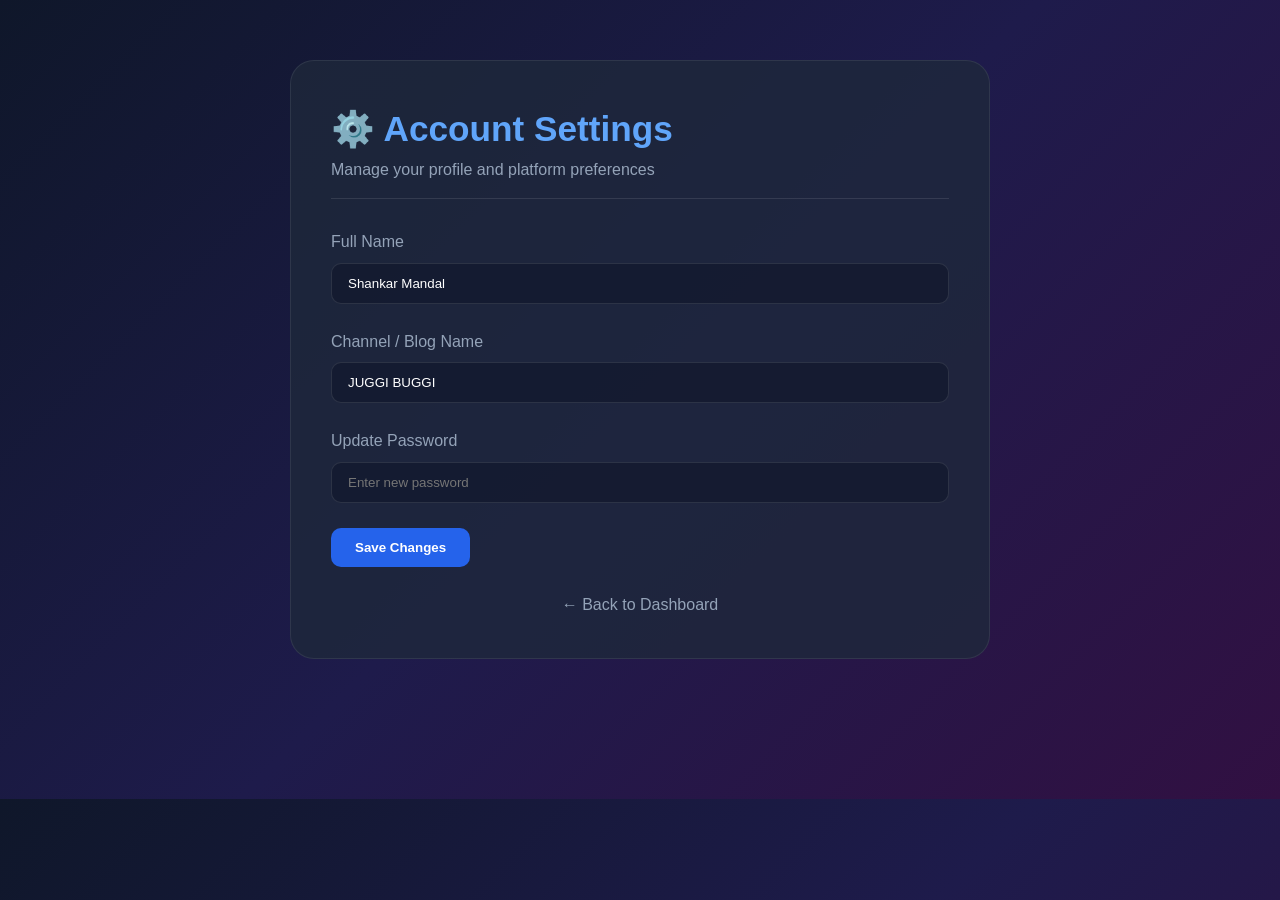
==== settings.html @ a664ddf8 "Add files via upload" ====
<!DOCTYPE html>
<html lang="en">
<head>
    <meta charset="UTF-8">
    <meta name="viewport" content="width=device-width, initial-scale=1.0">
    <title>Account Settings | JUGGI BUGGI</title>
    <link rel="stylesheet" href="style.css">
    <style>
        .settings-wrapper {
            max-width: 700px;
            margin: 60px auto;
            padding: 40px;
            background: rgba(30, 41, 59, 0.8);
            border: 1px solid rgba(255, 255, 255, 0.08);
            border-radius: 24px;
            color: #ffffff;
        }
        .settings-header {
            margin-bottom: 30px;
            border-bottom: 1px solid rgba(255, 255, 255, 0.1);
            padding-bottom: 15px;
        }
        .settings-header h1 {
            font-size: 2.2rem;
            font-weight: 700;
            color: #60a5fa;
        }
        .form-group {
            margin-bottom: 25px;
        }
        .form-group label {
            display: block;
            margin-bottom: 8px;
            color: #94a3b8;
            font-weight: 500;
        }
        .form-group input {
            width: 100%;
            padding: 12px 16px;
            background: rgba(15, 23, 42, 0.6);
            border: 1px solid rgba(255, 255, 255, 0.1);
            border-radius: 10px;
            color: white;
            outline: none;
        }
        .form-group input:focus {
            border-color: #60a5fa;
        }
        .btn-save {
            padding: 12px 24px;
            background: #2563eb;
            color: white;
            border: none;
            border-radius: 10px;
            cursor: pointer;
            font-weight: 600;
        }
        .btn-save:hover {
            background: #1d4ed8;
        }
    </style>
</head>
<body>
    <div class="settings-wrapper">
        <div class="settings-header">
            <h1>⚙️ Account Settings</h1>
            <p style="color: #94a3b8;">Manage your profile and platform preferences</p>
        </div>
        
        <form onsubmit="event.preventDefault(); alert('Settings Saved Successfully!');">
            <div class="form-group">
                <label>Full Name</label>
                <input type="text" value="Shankar Mandal">
            </div>
            <div class="form-group">
                <label>Channel / Blog Name</label>
                <input type="text" value="JUGGI BUGGI">
            </div>
            <div class="form-group">
                <label>Update Password</label>
                <input type="password" placeholder="Enter new password">
            </div>
            <button type="submit" class="btn-save">Save Changes</button>
        </form>
        <br>
        <center><a href="dashboard.html" style="color: #94a3b8; text-decoration: none;">← Back to Dashboard</a></center>
    </div>
</body>
</html>
---- style.css ----
/* 1. Base Styles and Reset */
* {
    margin: 0;
    padding: 0;
    box-sizing: border-box;
    font-family: 'Segoe UI', Tahoma, Geneva, Verdana, sans-serif;
}

body {
    background: linear-gradient(135deg, #0f172a 0%, #1e1b4b 50%, #311042 100%);
    background-color: #0f172a;
    color: #f8fafc; /* Text white ho jayega */
    line-height: 1.6;
    scroll-behavior: smooth;
    padding-bottom: 80px;
}
nav {
    background-color: #0f172a;
    padding: 1rem 2rem;
    display: flex;
    justify-content: center;
    gap: 2rem;
    box-shadow: 0 4px 6px -1px rgba(0, 0, 0, 0.1);
}

nav a {
    color: #94a3b8;
    text-decoration: none;
    font-size: 1rem;
    font-weight: 500;
    transition: color 0.3s ease;
}

nav a:hover {
    color: #38bdf8;
}

/* 3. Hero Section */
.hero {
    max-width: 800px;
    margin: 80px auto;
    text-align: center;
    padding: 0 20px;
}

/* Hero Text Visibility Fix for Dark Mode */
.hero h1 {
    color: #ffffff !important; /* Ekdam chamkadar white */
    font-size: 3rem;
    font-weight: 800;
    margin-bottom: 15px;
    letter-spacing: -0.03em;
}

.hero p {
    color: #94a3b8 !important; /* Premium light grey text */
    font-size: 1.25rem;
    max-width: 600px;
    margin: 0 auto 25px auto;
}

/* Navigation links ko bhi bright karne ke liye */
nav a {
    color: #cbd5e1 !important;
}
nav a:hover {
    color: #ffffff !important;
}

/* 4. Professional Buttons */
.btn {
    display: inline-block;
    padding: 12px 30px;
    font-size: 1rem;
    font-weight: 600;
    text-decoration: none;
    border-radius: 8px;
    transition: all 0.3s ease;
    cursor: pointer;
    border: none;
}

.btn-primary {
    background-color: #2563eb;
    color: white;
    box-shadow: 0 4px 6px -1px rgba(37, 99, 235, 0.2);
}

.btn-primary:hover {
    background-color: #1d4ed8;
    transform: translateY(-2px);
}

/* 5. Personal Greeting Card */
.greeting-card {
    background: white;
    padding: 40px;
    border-radius: 16px;
    box-shadow: 0 10px 15px -3px rgba(0, 0, 0, 0.05);
    max-width: 500px;
    margin: 40px auto;
    border: 1px solid #e2e8f0;
    text-align: center;
}

.greeting-card h2 {
    color: #1e293b;
    font-size: 2rem;
    margin-bottom: 10px;
}

.btn-secondary {
    background-color: #10b981;
    color: white;
    box-shadow: 0 4px 6px -1px rgba(16, 185, 129, 0.2);
}

.btn-secondary:hover {
    background-color: #059669;
    transform: translateY(-2px);
}
/* 6. Professional Login Card Styling */
.login-card {
    background: white;
    padding: 40px;
    border-radius: 16px;
    box-shadow: 0 10px 15px -3px rgba(0, 0, 0, 0.05);
    max-width: 450px;
    margin: 40px auto;
    border: 1px solid #e2e8f0;
}

.login-card h2 {
    color: #0f172a;
    font-size: 1.75rem;
    margin-bottom: 25px;
    text-align: center;
    font-weight: 700;
}

.input-group {
    margin-bottom: 20px;
    text-align: left;
}

.input-group label {
    display: block;
    font-size: 0.875rem;
    font-weight: 600;
    color: #475569;
    margin-bottom: 6px;
}

.input-group input {
    width: 100%;
    padding: 12px 16px;
    font-size: 1rem;
    border: 1px solid #cbd5e1;
    border-radius: 8px;
    outline: none;
    transition: all 0.3s ease;
}

/* Input focus effect (jab click karein toh blue outline aaye) */
.input-group input:focus {
    border-color: #2563eb;
    box-shadow: 0 0 0 3px rgba(37, 99, 235, 0.15);
}

/* Button width adjust karne ke liye utility class */
.w-full {
    width: 100%;
    margin-top: 10px;
}
/* ==========================================
   PREMIUM AUTH CARD WITH ANIMATIONS
   ========================================== */

/* 1. Main Premium Card Setup */
.auth-card {
    background: #ffffff;
    padding: 40px;
    border-radius: 24px; /* Soft round corners */
    box-shadow: 0 20px 25px -5px rgba(0, 0, 0, 0.05), 0 10px 10px -5px rgba(0, 0, 0, 0.02);
    max-width: 440px;
    margin: 50px auto;
    border: 1px solid rgba(226, 232, 240, 0.8);
    position: relative;
    overflow: hidden;
    transition: all 0.4s cubic-bezier(0.4, 0, 0.2, 1);
}

.auth-card:hover {
    box-shadow: 0 25px 50px -12px rgba(0, 0, 0, 0.08);
    transform: translateY(-2px); /* Subtle hover lift */
}

/* 2. Heading Design */
.auth-card h2 {
    color: #0f172a;
    font-size: 1.85rem;
    margin-bottom: 24px;
    text-align: center;
    font-weight: 800;
    letter-spacing: -0.025em;
}

/* 3. Smooth Fade & Slide Animation */
@keyframes fadeInSlide {
    from {
        opacity: 0;
        transform: translateY(15px);
    }
    to {
        opacity: 1;
        transform: translateY(0);
    }
}

/* Is class ko hum JavaScript se add-remove karenge animation chalane ke liye */
.form-animate {
    animation: fadeInSlide 0.4s cubic-bezier(0.4, 0, 0.2, 1) forwards;
}

/* 4. Inputs Text Styling */
.input-group label {
    display: block;
    margin-bottom: 8px;
    font-size: 0.875rem;
    font-weight: 600;
    color: #475569;
}

.input-group input {
    width: 100%;
    padding: 12px 16px;
    border-radius: 12px;
    border: 1px solid #cbd5e1;
    font-size: 0.95rem;
    transition: all 0.2s ease;
    background-color: #f8fafc;
}

.input-group input:focus {
    border-color: #2563eb;
    background-color: #ffffff;
    box-shadow: 0 0 0 4px rgba(37, 99, 235, 0.15);
    outline: none;
}

/* 5. Modern Toggle Link Styling */
.toggle-text {
    text-align: center;
    margin-top: 24px;
    font-size: 0.9rem;
    color: #64748b;
    font-weight: 500;
}

.toggle-text a {
    color: #2563eb;
    text-decoration: none;
    font-weight: 700;
    position: relative;
    transition: color 0.2s ease;
}

/* Underline Animation on Hover */
.toggle-text a::after {
    content: '';
    position: absolute;
    width: 100%;
    transform: scaleX(0);
    height: 2px;
    bottom: -2px;
    left: 0;
    background-color: #2563eb;
    transform-origin: bottom right;
    transition: transform 0.25s ease-out;
}

.toggle-text a:hover::after {
    transform: scaleX(1);
    transform-origin: bottom left;
}
/* Show Password Checkbox Styling */
.show-password-container {
    display: flex;
    align-items: center;
    gap: 8px;
    margin-top: 8px;
    padding-left: 2px;
}

.show-password-container input[type="checkbox"] {
    width: 16px;
    height: 16px;
    cursor: pointer;
}

.checkbox-label {
    font-size: 0.85rem !important;
    color: #94a3b8 !important; /* Soft grey text for dark theme */
    font-weight: 500 !important;
    margin-bottom: 0 !important;
    cursor: pointer;
    user-select: none;
}
/* Dark Google UI Modal Background Overlay */
.google-modal-overlay {
    position: fixed;
    top: 0;
    left: 0;
    width: 100vw;
    height: 100vh;
    background-color: rgba(0, 0, 0, 0.85); /* Poore piche ke content ko dark kar dega */
    display: none;
    justify-content: center;
    align-items: center;
    z-index: 99999 !important; /* Sabse top par rakhega code ko */
}

/* Modal Box Main Card */
.google-modal-box {
    background-color: #1f1f1f; /* Premium Dark Grey background */
    width: 100%;
    max-width: 420px;
    padding: 30px 24px;
    border-radius: 8px;
    box-sizing: border-box;
    font-family: 'Segoe UI', Roboto, Helvetica, Arial, sans-serif;
    color: #e8eaed;
    position: relative;
    border: 1px solid #3c4043;
}

/* Close button positioning */
.google-close-btn {
    position: absolute;
    top: 15px;
    right: 20px;
    font-size: 24px;
    cursor: pointer;
    color: #9aa0a6;
}
.google-close-btn:hover { color: #fff; }

/* Top mini header styling */
.google-header {
    display: flex;
    align-items: center;
    gap: 10px;
    font-size: 0.85rem;
    color: #e8eaed;
    margin-bottom: 25px;
}

/* App square logo branding */
.app-logo-container {
    display: flex;
    justify-content: flex-start;
    margin-bottom: 15px;
}
.app-logo {
    background-color: #1a233a;
    color: #8ab4f8;
    width: 45px;
    height: 45px;
    display: flex;
    justify-content: center;
    align-items: center;
    font-weight: bold;
    font-size: 1.2rem;
    border-radius: 4px;
    border: 1px solid #3c4043;
}

/* Headings text spacing */
.google-modal-box h2 {
    font-size: 1.8rem;
    font-weight: 400;
    margin: 5px 0;
    color: #e8eaed;
}
.google-modal-box .subtitle {
    font-size: 0.95rem;
    color: #9aa0a6;
    margin-bottom: 30px;
}
.google-modal-box .app-link {
    color: #8ab4f8;
    text-decoration: none;
    cursor: pointer;
}

/* Account row mapping layout */
.account-list {
    margin-bottom: 30px;
}
.account-item {
    display: flex;
    align-items: center;
    gap: 15px;
    padding: 12px 0;
    border-bottom: 1px solid #3c4043;
    cursor: pointer;
    transition: background 0.2s;
}
.account-item:hover {
    background-color: rgba(255, 255, 255, 0.04);
}
.account-item:last-child {
    border-bottom: none;
}

/* Circular profile icons styling */
.avatar-circle {
    width: 36px;
    height: 36px;
    border-radius: 50%;
    background-color: #3c4043;
    color: #fff;
    display: flex;
    justify-content: center;
    align-items: center;
    font-weight: 500;
    font-size: 0.95rem;
}
.branding-circle { background-color: #00796b; } /* For Official account icon look */
.icon-circle { background-color: transparent; }

/* Text details inside rows */
.account-info {
    display: flex;
    flex-direction: column;
}
.account-info .name {
    font-size: 0.95rem;
    font-weight: 500;
    color: #e8eaed;
}
.account-info .email {
    font-size: 0.85rem;
    color: #9aa0a6;
}
.another-account .name {
    color: #8ab4f8; /* Standard Google link accent color */
}

/* Footnote Disclaimer texts */
.terms-text {
    font-size: 0.75rem;
    color: #9aa0a6;
    line-height: 1.4;
}
.terms-text a {
    color: #8ab4f8;
    text-decoration: none;
}
.terms-text a:hover { text-decoration: underline; }
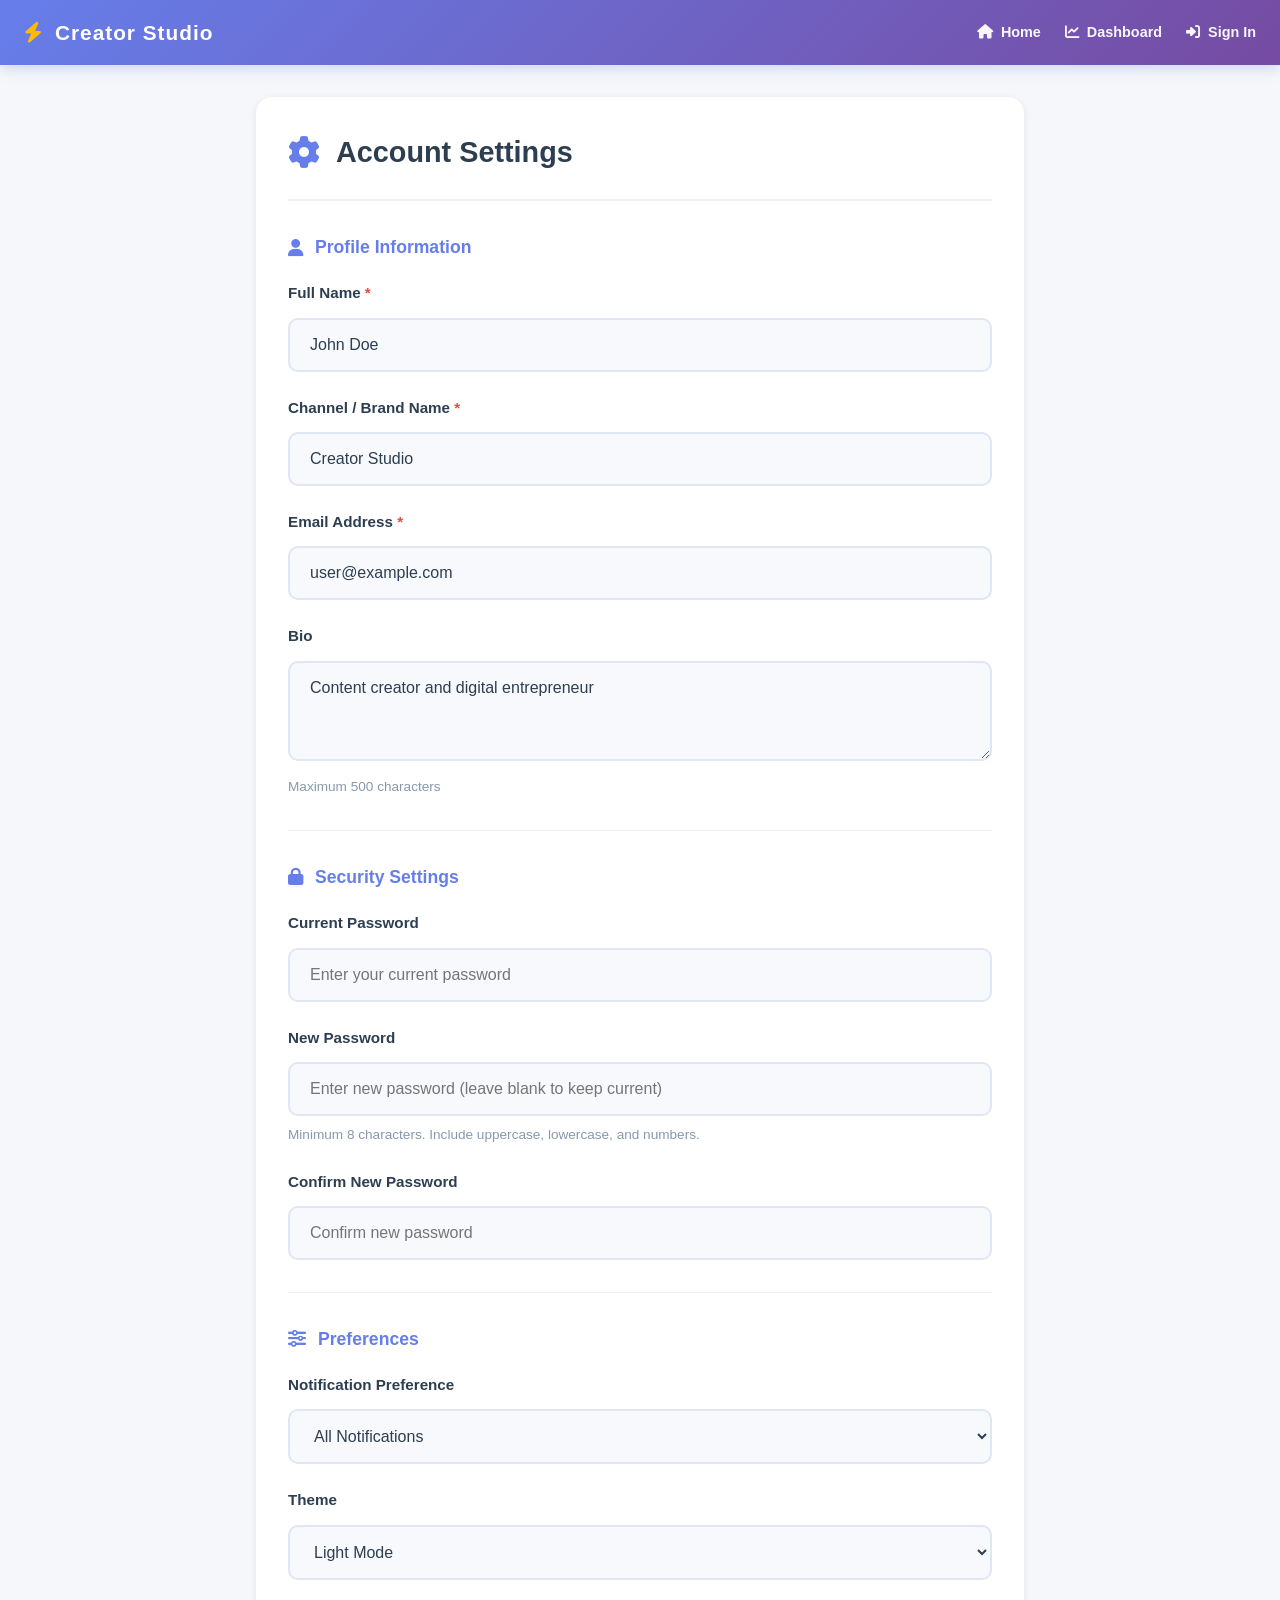
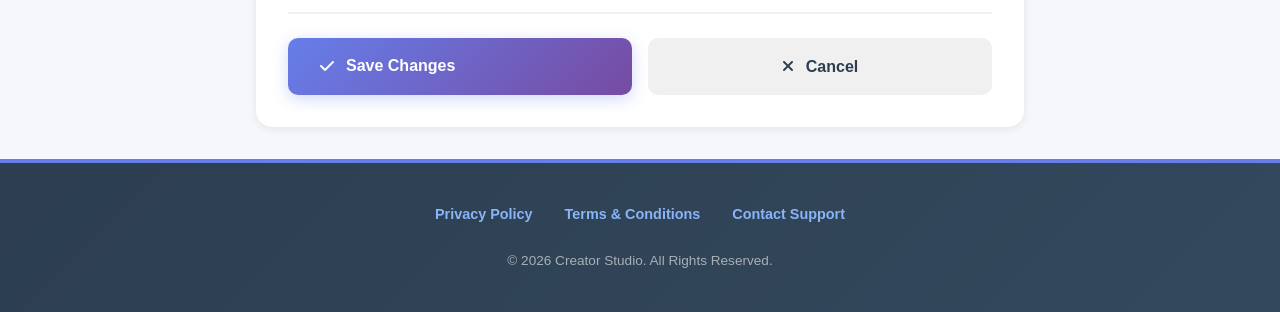
==== commit 4cba3131: "Add files via upload" ====
--- a/settings.html
+++ b/settings.html
@@ -3,87 +3,750 @@
 <head>
     <meta charset="UTF-8">
     <meta name="viewport" content="width=device-width, initial-scale=1.0">
-    <title>Account Settings | JUGGI BUGGI</title>
-    <link rel="stylesheet" href="style.css">
+    <title>Account Settings - Creator Studio</title>
+    <link rel="stylesheet" href="https://cdnjs.cloudflare.com/ajax/libs/font-awesome/6.4.0/css/all.min.css">
     <style>
-        .settings-wrapper {
-            max-width: 700px;
-            margin: 60px auto;
-            padding: 40px;
-            background: rgba(30, 41, 59, 0.8);
-            border: 1px solid rgba(255, 255, 255, 0.08);
-            border-radius: 24px;
-            color: #ffffff;
-        }
+        * {
+            margin: 0;
+            padding: 0;
+            box-sizing: border-box;
+        }
+
+        html {
+            scroll-behavior: smooth;
+        }
+
+        body {
+            font-family: -apple-system, BlinkMacSystemFont, 'Segoe UI', 'Roboto', 'Oxygen', 'Ubuntu', 'Cantarell', sans-serif;
+            background-color: #f5f7fa;
+            color: #2c3e50;
+            line-height: 1.6;
+            display: flex;
+            flex-direction: column;
+            min-height: 100vh;
+        }
+
+        /* ============================================
+           HEADER & NAVIGATION
+           ============================================ */
+        
+        header {
+            background: linear-gradient(135deg, #667eea 0%, #764ba2 100%);
+            color: white;
+            padding: 1rem 1.5rem;
+            display: flex;
+            justify-content: space-between;
+            align-items: center;
+            box-shadow: 0 4px 12px rgba(102, 126, 234, 0.25);
+            position: sticky;
+            top: 0;
+            z-index: 1000;
+        }
+
+        .logo {
+            font-size: 1.3rem;
+            font-weight: 900;
+            letter-spacing: 1px;
+            display: flex;
+            align-items: center;
+            gap: 0.75rem;
+        }
+
+        .logo i {
+            animation: float 3s ease-in-out infinite;
+        }
+
+        @keyframes float {
+            0%, 100% { transform: translateY(0px); }
+            50% { transform: translateY(-6px); }
+        }
+
+        .nav-links {
+            display: flex;
+            gap: 1.5rem;
+            align-items: center;
+        }
+
+        .nav-links a {
+            color: white;
+            text-decoration: none;
+            font-weight: 600;
+            font-size: 0.9rem;
+            transition: all 0.3s ease;
+            display: flex;
+            align-items: center;
+            gap: 0.5rem;
+            opacity: 0.95;
+        }
+
+        .nav-links a:hover {
+            opacity: 1;
+            transform: translateY(-2px);
+        }
+
+        /* ============================================
+           MAIN CONTAINER
+           ============================================ */
+        
+        .container {
+            max-width: 800px;
+            width: 100%;
+            margin: 0 auto;
+            padding: 2rem 1rem;
+            flex: 1;
+            display: flex;
+            flex-direction: column;
+            gap: 2rem;
+        }
+
+        /* ============================================
+           SETTINGS SECTION
+           ============================================ */
+        
+        .settings-card {
+            background: white;
+            border-radius: 16px;
+            padding: 2rem;
+            box-shadow: 0 2px 8px rgba(0, 0, 0, 0.08);
+        }
+
         .settings-header {
-            margin-bottom: 30px;
-            border-bottom: 1px solid rgba(255, 255, 255, 0.1);
-            padding-bottom: 15px;
-        }
+            display: flex;
+            align-items: center;
+            gap: 1rem;
+            margin-bottom: 2rem;
+            padding-bottom: 1.5rem;
+            border-bottom: 2px solid #f0f0f0;
+        }
+
         .settings-header h1 {
-            font-size: 2.2rem;
+            font-size: 1.8rem;
+            font-weight: 800;
+            color: #2c3e50;
+        }
+
+        .settings-header i {
+            font-size: 2rem;
+            color: #667eea;
+        }
+
+        /* ============================================
+           FORM GROUPS
+           ============================================ */
+        
+        .form-group {
+            margin-bottom: 1.5rem;
+        }
+
+        label {
+            display: block;
+            font-weight: 600;
+            color: #2c3e50;
+            margin-bottom: 0.75rem;
+            font-size: 0.95rem;
+        }
+
+        .required {
+            color: #e74c3c;
             font-weight: 700;
-            color: #60a5fa;
-        }
-        .form-group {
-            margin-bottom: 25px;
-        }
-        .form-group label {
+        }
+
+        input[type="text"],
+        input[type="email"],
+        input[type="password"],
+        select,
+        textarea {
+            width: 100%;
+            padding: 1rem 1.25rem;
+            border: 2px solid #e0e6f2;
+            background: #f8f9fc;
+            color: #2c3e50;
+            border-radius: 10px;
+            font-size: 1rem;
+            outline: none;
+            transition: all 0.3s ease;
+            font-family: inherit;
+        }
+
+        input[type="text"]:focus,
+        input[type="email"]:focus,
+        input[type="password"]:focus,
+        select:focus,
+        textarea:focus {
+            border-color: #667eea;
+            background: white;
+            box-shadow: 0 0 0 4px rgba(102, 126, 234, 0.1);
+        }
+
+        textarea {
+            resize: vertical;
+            min-height: 100px;
+        }
+
+        .form-help-text {
+            font-size: 0.85rem;
+            color: #8899aa;
+            margin-top: 0.5rem;
+        }
+
+        .error-message {
+            color: #e74c3c;
+            font-size: 0.85rem;
+            margin-top: 0.5rem;
+            display: none;
+        }
+
+        .error-message.show {
             display: block;
-            margin-bottom: 8px;
-            color: #94a3b8;
-            font-weight: 500;
-        }
-        .form-group input {
-            width: 100%;
-            padding: 12px 16px;
-            background: rgba(15, 23, 42, 0.6);
-            border: 1px solid rgba(255, 255, 255, 0.1);
-            border-radius: 10px;
-            color: white;
-            outline: none;
-        }
-        .form-group input:focus {
-            border-color: #60a5fa;
-        }
-        .btn-save {
-            padding: 12px 24px;
-            background: #2563eb;
-            color: white;
+        }
+
+        /* ============================================
+           BUTTON STYLES
+           ============================================ */
+        
+        .button-group {
+            display: flex;
+            gap: 1rem;
+            margin-top: 2rem;
+            padding-top: 1.5rem;
+            border-top: 2px solid #f0f0f0;
+        }
+
+        .btn {
+            padding: 1rem 2rem;
             border: none;
             border-radius: 10px;
+            font-size: 1rem;
+            font-weight: 700;
             cursor: pointer;
+            transition: all 0.3s ease;
+            display: flex;
+            align-items: center;
+            gap: 0.75rem;
+            text-decoration: none;
+        }
+
+        .btn-save {
+            background: linear-gradient(135deg, #667eea 0%, #764ba2 100%);
+            color: white;
+            box-shadow: 0 4px 15px rgba(102, 126, 234, 0.3);
+            flex: 1;
+        }
+
+        .btn-save:hover {
+            transform: translateY(-2px);
+            box-shadow: 0 6px 20px rgba(102, 126, 234, 0.4);
+        }
+
+        .btn-cancel {
+            background: #f0f0f0;
+            color: #2c3e50;
+            flex: 1;
+            justify-content: center;
+        }
+
+        .btn-cancel:hover {
+            background: #e0e0e0;
+            transform: translateY(-2px);
+        }
+
+        /* ============================================
+           SUCCESS MESSAGE
+           ============================================ */
+        
+        .success-message {
+            background: #d4edda;
+            border: 2px solid #28a745;
+            color: #155724;
+            padding: 1rem 1.25rem;
+            border-radius: 10px;
+            margin-bottom: 1.5rem;
+            display: none;
+            animation: slideDown 0.3s ease;
+        }
+
+        .success-message.show {
+            display: flex;
+            align-items: center;
+            gap: 0.75rem;
+        }
+
+        @keyframes slideDown {
+            from {
+                opacity: 0;
+                transform: translateY(-10px);
+            }
+            to {
+                opacity: 1;
+                transform: translateY(0);
+            }
+        }
+
+        /* ============================================
+           SECTIONS
+           ============================================ */
+        
+        .settings-section {
+            margin-bottom: 2rem;
+        }
+
+        .section-title {
+            font-size: 1.1rem;
+            font-weight: 700;
+            color: #667eea;
+            margin-bottom: 1.25rem;
+            display: flex;
+            align-items: center;
+            gap: 0.75rem;
+        }
+
+        .divider {
+            height: 1px;
+            background: #f0f0f0;
+            margin: 2rem 0;
+        }
+
+        /* ============================================
+           FOOTER
+           ============================================ */
+        
+        footer {
+            background: linear-gradient(135deg, #2c3e50 0%, #34495e 100%);
+            color: #bdc3c7;
+            padding: 2.5rem 1.5rem;
+            text-align: center;
+            margin-top: auto;
+            border-top: 4px solid #667eea;
+        }
+
+        .footer-links {
+            display: flex;
+            flex-wrap: wrap;
+            justify-content: center;
+            gap: 2rem;
+            margin-bottom: 1.5rem;
+        }
+
+        .footer-links a {
+            color: #8ab4f8;
+            text-decoration: none;
+            font-size: 0.9rem;
+            transition: all 0.3s ease;
             font-weight: 600;
         }
-        .btn-save:hover {
-            background: #1d4ed8;
+
+        .footer-links a:hover {
+            color: white;
+        }
+
+        footer p {
+            font-size: 0.85rem;
+            opacity: 0.85;
+        }
+
+        /* ============================================
+           RESPONSIVE DESIGN
+           ============================================ */
+        
+        @media (max-width: 768px) {
+            .container {
+                padding: 1.25rem 0.75rem;
+                gap: 1.25rem;
+            }
+
+            .settings-card {
+                padding: 1.25rem;
+            }
+
+            .settings-header h1 {
+                font-size: 1.4rem;
+            }
+
+            .button-group {
+                flex-direction: column;
+                gap: 0.75rem;
+            }
+
+            .btn {
+                padding: 0.875rem 1.5rem;
+                min-height: 44px;
+                justify-content: center;
+            }
+        }
+
+        @media (max-width: 640px) {
+            header {
+                padding: 0.875rem 0.75rem;
+            }
+
+            .logo {
+                font-size: 1rem;
+            }
+
+            .logo span {
+                display: none;
+            }
+
+            .container {
+                padding: 1rem 0.5rem;
+            }
+
+            .settings-card {
+                padding: 1rem;
+                margin: 0 -0.5rem;
+                width: calc(100% + 1rem);
+                border-radius: 12px;
+            }
+
+            .settings-header {
+                margin-bottom: 1.5rem;
+                padding-bottom: 1rem;
+            }
+
+            .settings-header h1 {
+                font-size: 1.2rem;
+            }
+
+            .settings-header i {
+                font-size: 1.5rem;
+            }
+
+            input[type="text"],
+            input[type="email"],
+            input[type="password"],
+            select,
+            textarea {
+                padding: 0.875rem 1rem;
+                font-size: 16px;
+                min-height: 44px;
+            }
+
+            label {
+                font-size: 0.9rem;
+            }
+
+            .section-title {
+                font-size: 1rem;
+            }
+
+            .button-group {
+                margin-top: 1.5rem;
+                padding-top: 1rem;
+            }
+
+            .btn {
+                padding: 0.75rem 1rem;
+                font-size: 0.95rem;
+            }
+
+            footer {
+                padding: 1.5rem 0.75rem;
+            }
+
+            .footer-links {
+                gap: 1rem;
+            }
+        }
+
+        @media (max-width: 480px) {
+            .settings-header h1 {
+                font-size: 1rem;
+            }
+
+            input[type="text"],
+            input[type="email"],
+            input[type="password"],
+            select {
+                font-size: 16px;
+            }
+
+            .btn {
+                font-size: 0.9rem;
+                padding: 0.75rem;
+            }
         }
     </style>
 </head>
 <body>
-    <div class="settings-wrapper">
-        <div class="settings-header">
-            <h1>⚙️ Account Settings</h1>
-            <p style="color: #94a3b8;">Manage your profile and platform preferences</p>
+
+    <!-- Header Section -->
+    <header>
+        <div class="logo"><i class="fa-solid fa-bolt" style="color: #ffba08;"></i> <span>Creator Studio</span></div>
+        <div class="nav-links">
+            <a href="index.html"><i class="fa-solid fa-house"></i> Home</a>
+            <a href="dashboard.html"><i class="fa-solid fa-chart-line"></i> Dashboard</a>
+            <a href="login.html"><i class="fa-solid fa-sign-in-alt"></i> Sign In</a>
         </div>
-        
-        <form onsubmit="event.preventDefault(); alert('Settings Saved Successfully!');">
-            <div class="form-group">
-                <label>Full Name</label>
-                <input type="text" value="Shankar Mandal">
+    </header>
+
+    <div class="container">
+        <!-- Success Message -->
+        <div class="success-message" id="successMessage">
+            <i class="fa-solid fa-check-circle"></i>
+            <span>Settings saved successfully!</span>
+        </div>
+
+        <!-- Settings Card -->
+        <div class="settings-card">
+            <div class="settings-header">
+                <i class="fa-solid fa-gear"></i>
+                <h1>Account Settings</h1>
             </div>
-            <div class="form-group">
-                <label>Channel / Blog Name</label>
-                <input type="text" value="JUGGI BUGGI">
-            </div>
-            <div class="form-group">
-                <label>Update Password</label>
-                <input type="password" placeholder="Enter new password">
-            </div>
-            <button type="submit" class="btn-save">Save Changes</button>
-        </form>
-        <br>
-        <center><a href="dashboard.html" style="color: #94a3b8; text-decoration: none;">← Back to Dashboard</a></center>
+
+            <form id="settingsForm" novalidate>
+                <!-- Profile Information Section -->
+                <div class="settings-section">
+                    <div class="section-title">
+                        <i class="fa-solid fa-user"></i> Profile Information
+                    </div>
+
+                    <div class="form-group">
+                        <label for="fullName">
+                            Full Name
+                            <span class="required">*</span>
+                        </label>
+                        <input 
+                            type="text" 
+                            id="fullName" 
+                            name="fullName" 
+                            placeholder="Enter your full name"
+                            value="John Doe"
+                            required
+                        >
+                        <div class="error-message" id="fullNameError"></div>
+                    </div>
+
+                    <div class="form-group">
+                        <label for="channelName">
+                            Channel / Brand Name
+                            <span class="required">*</span>
+                        </label>
+                        <input 
+                            type="text" 
+                            id="channelName" 
+                            name="channelName" 
+                            placeholder="Enter your channel name"
+                            value="Creator Studio"
+                            required
+                        >
+                        <div class="error-message" id="channelNameError"></div>
+                    </div>
+
+                    <div class="form-group">
+                        <label for="email">
+                            Email Address
+                            <span class="required">*</span>
+                        </label>
+                        <input 
+                            type="email" 
+                            id="email" 
+                            name="email" 
+                            placeholder="Enter your email"
+                            value="user@example.com"
+                            required
+                        >
+                        <div class="error-message" id="emailError"></div>
+                    </div>
+
+                    <div class="form-group">
+                        <label for="bio">Bio</label>
+                        <textarea 
+                            id="bio" 
+                            name="bio" 
+                            placeholder="Tell us about yourself..."
+                        >Content creator and digital entrepreneur</textarea>
+                        <p class="form-help-text">Maximum 500 characters</p>
+                    </div>
+                </div>
+
+                <div class="divider"></div>
+
+                <!-- Security Section -->
+                <div class="settings-section">
+                    <div class="section-title">
+                        <i class="fa-solid fa-lock"></i> Security Settings
+                    </div>
+
+                    <div class="form-group">
+                        <label for="currentPassword">Current Password</label>
+                        <input 
+                            type="password" 
+                            id="currentPassword" 
+                            name="currentPassword" 
+                            placeholder="Enter your current password"
+                        >
+                        <div class="error-message" id="currentPasswordError"></div>
+                    </div>
+
+                    <div class="form-group">
+                        <label for="newPassword">New Password</label>
+                        <input 
+                            type="password" 
+                            id="newPassword" 
+                            name="newPassword" 
+                            placeholder="Enter new password (leave blank to keep current)"
+                        >
+                        <p class="form-help-text">Minimum 8 characters. Include uppercase, lowercase, and numbers.</p>
+                        <div class="error-message" id="newPasswordError"></div>
+                    </div>
+
+                    <div class="form-group">
+                        <label for="confirmPassword">Confirm New Password</label>
+                        <input 
+                            type="password" 
+                            id="confirmPassword" 
+                            name="confirmPassword" 
+                            placeholder="Confirm new password"
+                        >
+                        <div class="error-message" id="confirmPasswordError"></div>
+                    </div>
+                </div>
+
+                <div class="divider"></div>
+
+                <!-- Preferences Section -->
+                <div class="settings-section">
+                    <div class="section-title">
+                        <i class="fa-solid fa-sliders"></i> Preferences
+                    </div>
+
+                    <div class="form-group">
+                        <label for="notiPreference">
+                            Notification Preference
+                        </label>
+                        <select id="notiPreference" name="notiPreference">
+                            <option value="all">All Notifications</option>
+                            <option value="important">Important Only</option>
+                            <option value="none">No Notifications</option>
+                        </select>
+                    </div>
+
+                    <div class="form-group">
+                        <label for="theme">Theme</label>
+                        <select id="theme" name="theme">
+                            <option value="light">Light Mode</option>
+                            <option value="dark">Dark Mode</option>
+                            <option value="auto">Auto (System Preference)</option>
+                        </select>
+                    </div>
+                </div>
+
+                <!-- Buttons -->
+                <div class="button-group">
+                    <button type="submit" class="btn btn-save">
+                        <i class="fa-solid fa-check"></i> Save Changes
+                    </button>
+                    <a href="dashboard.html" class="btn btn-cancel">
+                        <i class="fa-solid fa-times"></i> Cancel
+                    </a>
+                </div>
+            </form>
+        </div>
     </div>
+
+    <!-- Footer -->
+    <footer>
+        <div class="footer-links">
+            <a href="#">Privacy Policy</a>
+            <a href="#">Terms & Conditions</a>
+            <a href="#">Contact Support</a>
+        </div>
+        <p>&copy; 2026 Creator Studio. All Rights Reserved.</p>
+    </footer>
+
+    <script>
+        const form = document.getElementById('settingsForm');
+        const successMessage = document.getElementById('successMessage');
+
+        // Form submission
+        form.addEventListener('submit', (e) => {
+            e.preventDefault();
+
+            // Reset errors
+            document.querySelectorAll('.error-message').forEach(el => {
+                el.classList.remove('show');
+                el.textContent = '';
+            });
+
+            // Validate inputs
+            const fullName = document.getElementById('fullName').value.trim();
+            const channelName = document.getElementById('channelName').value.trim();
+            const email = document.getElementById('email').value.trim();
+            const newPassword = document.getElementById('newPassword').value.trim();
+            const confirmPassword = document.getElementById('confirmPassword').value.trim();
+
+            let hasErrors = false;
+
+            // Validate full name
+            if (!fullName) {
+                document.getElementById('fullNameError').textContent = 'Full name is required.';
+                document.getElementById('fullNameError').classList.add('show');
+                hasErrors = true;
+            }
+
+            // Validate channel name
+            if (!channelName) {
+                document.getElementById('channelNameError').textContent = 'Channel name is required.';
+                document.getElementById('channelNameError').classList.add('show');
+                hasErrors = true;
+            }
+
+            // Validate email
+            if (!email || !validateEmail(email)) {
+                document.getElementById('emailError').textContent = 'Please enter a valid email address.';
+                document.getElementById('emailError').classList.add('show');
+                hasErrors = true;
+            }
+
+            // Validate passwords if provided
+            if (newPassword || confirmPassword) {
+                if (newPassword.length < 8) {
+                    document.getElementById('newPasswordError').textContent = 'Password must be at least 8 characters.';
+                    document.getElementById('newPasswordError').classList.add('show');
+                    hasErrors = true;
+                }
+
+                if (newPassword !== confirmPassword) {
+                    document.getElementById('confirmPasswordError').textContent = 'Passwords do not match.';
+                    document.getElementById('confirmPasswordError').classList.add('show');
+                    hasErrors = true;
+                }
+            }
+
+            if (!hasErrors) {
+                // Show success message
+                successMessage.classList.add('show');
+                setTimeout(() => {
+                    successMessage.classList.remove('show');
+                }, 5000);
+
+                console.log('Settings saved:', {
+                    fullName,
+                    channelName,
+                    email,
+                    bio: document.getElementById('bio').value,
+                    notifications: document.getElementById('notiPreference').value,
+                    theme: document.getElementById('theme').value
+                });
+            }
+        });
+
+        // Email validation
+        function validateEmail(email) {
+            return /^[^\s@]+@[^\s@]+\.[^\s@]+$/.test(email);
+        }
+
+        // Clear error on input
+        document.querySelectorAll('input, textarea').forEach(field => {
+            field.addEventListener('input', () => {
+                const errorId = field.id + 'Error';
+                const errorEl = document.getElementById(errorId);
+                if (errorEl) {
+                    errorEl.classList.remove('show');
+                }
+            });
+        });
+    </script>
+
 </body>
 </html>
